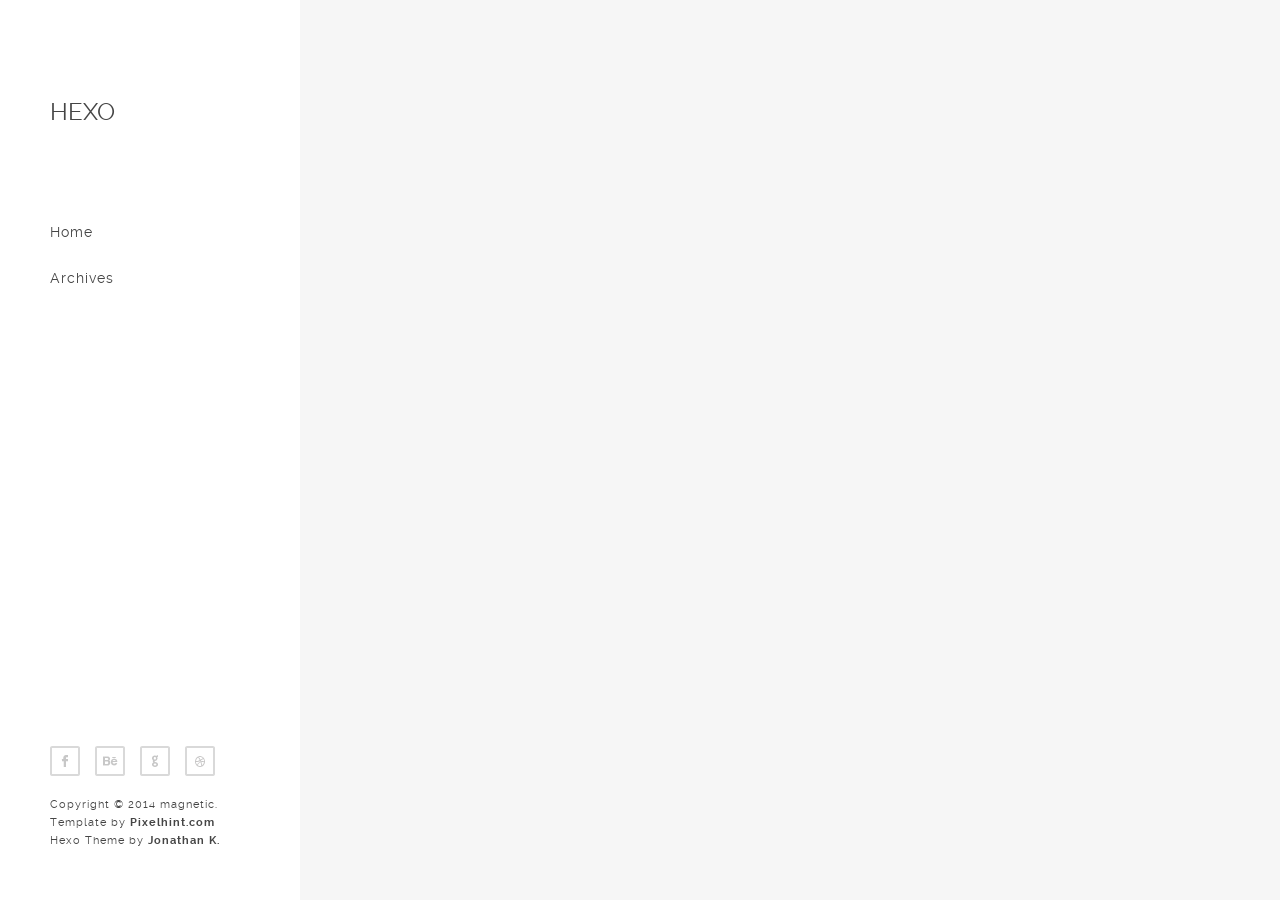
==== index.html @ 9529c8e6 "Site updated: 2023-10-07 02:17:19" ====
<!DOCTYPE html>
<html lang="en">

<!-- Head tag -->
<head>

    <meta charset="utf-8">
    <meta http-equiv="X-UA-Compatible" content="IE=edge">
    <meta name="viewport" content="width=device-width, initial-scale=1.0, minimum-scale=1.0" />

    <!--Description-->
    

    <!--Author-->
    
        <meta name="author" content="John Doe">
    

    <!--Open Graph Title-->
    

    <!--Open Graph Site Name-->
    <meta property="og:site_name" content="Hexo"/>

    <!--Page Cover-->
    
        <meta property="og:image" content=""/>
    

    <!-- Title -->
    
    <title>Hexo</title>

    <!-- Custom CSS -->
    
<link rel="stylesheet" href="/css/reset.css">

    
<link rel="stylesheet" href="/css/main.css">


    <!-- HTML5 Shim and Respond.js IE8 support of HTML5 elements and media queries -->
    <!-- WARNING: Respond.js doesn't work if you view the page via file:// -->
    <!--[if lt IE 9]>
        <script src="https://oss.maxcdn.com/libs/html5shiv/3.7.0/html5shiv.js"></script>
        <script src="https://oss.maxcdn.com/libs/respond.js/1.4.2/respond.min.js"></script>
    <![endif]-->

    <!-- Gallery -->
    <link href="//cdn.rawgit.com/noelboss/featherlight/1.3.5/release/featherlight.min.css" type="text/css" rel="stylesheet" />

    <!-- Google Analytics -->
    


    <!--Favicon-->
    
        <link rel="shortcut icon" href="/cool.ico" type="image/x-icon">
        <link rel="icon" href="/cool.ico" type="image/x-icon">
    

<meta name="generator" content="Hexo 6.3.0"></head>

<body>

<!-- Menu -->
<!-- Navigation -->
<header>
    <div class="logo">
        <a href="/">Hexo</a>
    </div><!-- end logo -->

    <div id="menu_icon"></div>
    <nav>
        <ul>
            
            <li>
                <a href="/">Home</a>
            </li>
            
            <li>
                <a href="/archives">Archives</a>
            </li>
            
        </ul>
    </nav><!-- end navigation menu -->

    <div class="footer clearfix">
        <ul class="social clearfix">
            
            
                <li><a href="https://www.facebook.com/" class="fb" target="_blank" data-title="Facebook"></a></li>
            
            
                <li><a href="https://www.behance.net/" class="behance" target="_blank" data-title="Behance"></a></li>
            
            
                <li><a href="https://plus.google.com/+Pixelhint/posts" class="google" target="_blank" data-title="Google+"></a></li>
            
            
                <li><a href="https://dribbble.com/pixelhint" class="dribble" target="_blank" data-title="Dribble"></a></li>
            
            
            
            
        </ul><!-- end social -->

        <div class="rights">
            <p>Copyright © 2014 magnetic.</p>
            <p>Template by <a target="_blank" rel="noopener" href="http://pixelhint.com/magnetic-free-html5-responsive-photography-website-template/">Pixelhint.com</a></p>
            <p>Hexo Theme by <a target="_blank" rel="noopener" href="http://www.codeblocq.com/">Jonathan K.</a></p>
        </div><!-- end rights -->
    </div ><!-- end footer -->
</header><!-- end header -->


<!-- Main Content -->
<section class="main clearfix">
    
        <div class="work">
    <a href="/2023/10/07/hello-world/">
        <img src="http://placehold.it/450x450" class="media" alt=""/>
        <div class="caption">
            <div class="work_title">
                <h1>Hello World</h1>
            </div>
        </div>
    </a>
</div>
    
    
</section>

<!-- After footer scripts -->

<!-- jQuery -->

<script src="/js/jquery.js"></script>


<!-- Custom Code -->

<script src="/js/main.js"></script>


<!-- Gallery -->
<script src="//cdn.rawgit.com/noelboss/featherlight/1.3.5/release/featherlight.min.js" type="text/javascript" charset="utf-8"></script>

<!-- Disqus Comments -->


</body>

</html>
---- css/main.css ----
/*

    Template Author : pixelhint.com
    Author Email    : contact@pixelhint.com
    Template Name   : Magnetic


    *****************************************


    - Fonts
    - General CSS
    - Header
    - Home/portfolio
    - Inner page
    - Map/Contact page
    - Tooltip
    - Responsive code


*/



/*  Fonts  */
@font-face {
    font-family: 'raleway-regular';
    src: url('../fonts/raleway-regular.eot');
    src: url('../fonts/raleway-regular.eot?#iefix') format('embedded-opentype'),
         url('../fonts/raleway-regular.woff') format('woff'),
         url('../fonts/raleway-regular.ttf') format('truetype'),
         url('../fonts/raleway-regular.svg#ralewayregular') format('svg');
    font-weight: normal;
    font-style: normal;

}


@font-face {
    font-family: 'raleway-bold';
    src: url('../fonts/raleway-bold.eot');
    src: url('../fonts/raleway-bold.eot?#iefix') format('embedded-opentype'),
         url('../fonts/raleway-bold.woff') format('woff'),
         url('../fonts/raleway-bold.ttf') format('truetype'),
         url('../fonts/raleway-bold.svg#ralewaybold') format('svg');
    font-weight: normal;
    font-style: normal;

}


@font-face {
    font-family: 'raleway-semibold';
    src: url('../fonts/raleway-semibold.eot');
    src: url('../fonts/raleway-semibold.eot?#iefix') format('embedded-opentype'),
         url('../fonts/raleway-semibold.woff') format('woff'),
         url('../fonts/raleway-semibold.ttf') format('truetype'),
         url('../fonts/raleway-semibold.svg#ralewaysemibold') format('svg');
    font-weight: normal;
    font-style: normal;

}



/*  General CSS*/
body{
    background: #fff;
}

.wrapper{
    width: 92.72727272727273%;
    margin: 0 auto;
}

header ul.social li a,
.main .work a .caption,
header nav ul li a{
    transition:all .1s linear;
    -webkit-transition:all .1s linear;
    -moz-transition:all .1s linear;
    -o-transition:all .1s linear;
}

h1, h2, h3, h4, h5 ,h6{
    color: #4b4848;
    font-family: "raleway-regular", arial;
    letter-spacing: 1px;
}

h1              { font-size: 2em; margin: .67em 0 }
h2              { font-size: 1.5em; margin: .75em 0 }
h3              { font-size: 1.17em; margin: .83em 0 }
h5              { font-size: .83em; margin: 1.5em 0 }
h6              { font-size: .75em; margin: 1.67em 0 }
h1, h2, h3, h4,
h5, h6          { font-weight: bolder }

.clearfix:before,
.clearfix:after {
    content: " ";
    display: table;
}
.clearfix:after {
    clear: both;
}

.clearfix {
    *zoom: 1;
}

/*  Header  */
@media (min-width:1099px){
    header{
        display: block;
        position: fixed;
        top: 0;
        left: 0;
        width: 250px;
        min-height: 100%;
        padding: 0 0 0 50px;
        background: #ffffff;
        float: left;
        overflow: hidden;
        z-index: 9999;
    }

    header .logo{
        margin-top: 100px;
    }

    header .logo a, header .logo a:active, header .logo a:visited {
        text-decoration: none;
        text-transform: uppercase;
        font-family: 'raleway-regular';
        color: #454545;
        font-size: 1.5em;
    }

    header .logo a:hover {
        text-decoration: none;
        color: #969595;
        font-size: 1.5em;
    }

    header nav ul{
        display: block;
        overflow: hidden;
        margin-top: 100px;
        list-style: none;
    }

    header nav ul li{
        display: block;
        margin-bottom: 30px;
    }

    header nav ul li a{
        color: #454545;
        font-family: "raleway-regular", arial;
        font-size: 14px;
        text-decoration: none;
        letter-spacing: 1px;
    }

    header nav ul li a:hover,
    header nav ul li a.selected{
        color: #969595;
    }

    header .footer{
        position: absolute;
        bottom: 50px;
    }

    header ul.social{
        list-style: none;
        margin-bottom: 5px;
    }

    header ul.social li{
        display: block;
        float: left;
        position: relative;
        margin: 0 15px 15px 0;
    }


    header ul.social li a{
        display: block;
        width: 30px;
        height: 30px;
        background: url('../img/sm.png') no-repeat;
        background-position: 0 0;
    }


    header ul.social li a:hover{
        background: url('../img/sm_hover.png') no-repeat;
    }



    header ul.social li a.fb,
    header ul.social li a.fb:hover{
        background-position: 0 0;
    }


    header ul.social li a.google,
    header ul.social li a.google:hover{
        background-position: -31px 0;
    }

    header ul.social li a.behance,
    header ul.social li a.behance:hover{
        background-position: -62px 0;
    }

    header ul.social li a.twitter,
    header ul.social li a.twitter:hover{
        background-position: -93px 0;
    }

    header ul.social li a.dribble,
    header ul.social li a.dribble:hover{
        background-position: -124px 0;
    }

    header ul.social li a.rss,
    header ul.social li a.rss:hover{
        background-position: -155px 0;
    }

    header ul.social li a.instagram,
    header ul.social li a.instagram:hover{
        background-position: -186px 0;
    }

    header ul.social li a.youtube,
    header ul.social li a.youtube:hover{
        background-position: -217px 0;
    }

    header .rights p{
        color: #454545;
        font-family: "raleway-regular", arial;
        font-size: 11px;
        letter-spacing: 1px;
        line-height: 18px;
    }

    header .rights a{
        font-family: "raleway-bold", arial;
        font-weight: bold;
        text-decoration: none;
    }
    #menu_icon,
    .close_menu{
        display: none;
    }

}

#menu_icon,
.close_menu{
    float: right;
    margin-right: 40px;
    width: 40px;
    height: 40px;
    cursor: pointer;
    background: url('../img/men_icons.png') no-repeat;
}

#menu_icon{
    background-position: 0 0;
}
.close_menu{
    background-position: -41px 0!important;
}

/*  Main  */
.main{
    width: 100%;
    height: 100%;
    padding-left: 300px;
    -moz-box-sizing: border-box;
    -webkit-box-sizing: border-box;
    box-sizing: border-box;
    position: relative;
    z-index: 55;
    background: #f6f6f6;
    clear: both;
    min-height: 100vh;
}

/*  Home/portfolio  */
.main .work{
    display: block;
    width: 33.33333333333333%;
    height: auto;
    float: left;
    position: relative;
    overflow: hidden;
}

.main .pagination-container{
    display: block;
    width: 100%;
    height: 60px;
    text-align: center;
    vertical-align: middle;
    overflow: hidden;
    float: left;
    position: relative;
}

.main .pagination {
    display: inline-block;
    font-family: "raleway-regular", arial;
    width: auto;
    height: auto;
    letter-spacing: .01em;
    cursor: pointer;
    margin: 0 4px 7px 0;
    color: #454545!important;
    padding: 7px 15px;
    margin-top: 17px;
}

.main .pagination:hover{
    color: #969595!important;
}

.main .pagination a{
    text-decoration: none;
}

.main .pagination a:hover{
    color: #969595;
}

.main .work .media{
    width: 100%;
    vertical-align: middle;
}

.main .work .caption{
    position: absolute;
    display: block;
    width: 100%;
    height: 100%;
    top: 0;
    left: 0;
    background: #ffffff;
    opacity: 0;
}

.main .work a:hover .caption{
    opacity: 1;
}

.work .caption .work_title{
    display: block;
    width: 100%;
    position: absolute;
    text-align: center;
    top: 50%;
    margin-top: -40px;
}

.main .work .caption h1{
    position: relative;
    display: inline-block;
    max-width: 90%;
    padding: 20px 0;
    z-index: 77;
    color: #454545;
    font-family: "raleway-regular", arial;
    font-size: 16px;
    letter-spacing: .5px;
    border-bottom: 1px solid #bfbbbb;
    border-top: 1px solid #bfbbbb;
}

.main .gallery-container{
    width: 100%;
}

/* Clearfix */
.main .gallery-container:after {
    content: " ";
    visibility: hidden;
    display: block;
    height: 50px;
    clear: both;
}

.main .gallery-container .picture-container{
    width: 150px;
    float: left;
    margin-right: 30px;
}

.main .gallery-container .picture-container .img-thumbnail{
    padding: 4px;
    line-height: 1.42857143;
    background-color: #fff;
    border: 1px solid #ddd;
    border-radius: 4px;
}

.main .tags a, .main .tags a:visited, .main .tags a:active{
    display: inline-block;
    background: #fff;
    width: auto;
    height: auto;
    border-radius: 3px;
    letter-spacing: .01em;
    cursor: pointer;
    margin: 0 4px 7px 0;
    color: #454545!important;
    border: 1px solid #454545;
    padding: 7px 15px;
    text-decoration: none;
}

.main .tags a:hover{
    color: #969595!important;
    border: 1px solid #969595;
}

/*  Inner Page  */
.top{
    width: 100%;
    height: 350px;
    overflow: hidden;
    display: block;
    position: relative;
    background-size: cover !important;
    -webkit-background-size: cover !important;
    -moz-background-size: cover !important;
    -o-background-size: cover !important;
    background-position: 50% 50% !important;
}

.work_nav{
    display: block;
    width: 100%;
}

.work_nav .btn{
    float: right;
}

.work_nav ul{
    list-style: none;
}

.work_nav ul li{
    display: block;
    float: left;
    margin: 0 0 1px 1px;
    position: relative;
}

.work_nav a{
    display: block;
    width: 40px;
    height: 40px;
    background: url('../img/p_navigation.png') no-repeat;
    background-position: 0 0;
}

.work_nav a.previous{
    background-position: 0 0;
}

.work_nav a.previous.disabled{
    cursor: no-drop;
}

.work_nav a.grid{
    background-position: -41px 0;
}

.work_nav a.next{
    background-position: -82px 0;
}

.work_nav a.next.disabled{
    cursor: no-drop;
}

.top .title{
    display: block;
    width: 100%;color: #4b4848;
    font-family: "raleway-bold", arial;
    font-size: 26px;
    font-weight: bold;
    background: rgba(255, 255, 255, .7);
    padding: 20px;
    text-transform: uppercase;
    line-height: 30px;
    margin: 0!important;
    overflow: hidden;

    -webkit-box-sizing: border-box;
    -moz-box-sizing: border-box;
    -ms-box-sizing: border-box;
    box-sizing: border-box;

}

.content_header{
    position: absolute;
    bottom: 0;
    margin: 0 auto;
    left: 50%;
    margin-left: -46.36363636363637%;
}

.content{
    color: #4b4848;
    font-family: "raleway-regular", arial;
    font-size: 15px;
    line-height: 22px;
    padding: 60px 30px;
    background: #fff;
    margin-bottom: 70px;

    -webkit-box-sizing: border-box;
    -moz-box-sizing: border-box;
    -ms-box-sizing: border-box;
    box-sizing: border-box;
}

.content.archives{
    margin-top: 90px;
}

.content p{
    color: #4b4848;
    font-family: "raleway-regular", arial;
    font-size: 15px;
    line-height: 24px;
    margin-bottom: 25px;
}

.content h1,
.content h2,
.content h3,
.content h4,
.content h5,
.content h6{
    color: #4b4848;
    font-family: "raleway-semibold", arial;
    font-weight: bold;
    line-height: 28px;
    margin-bottom: 20px;
    margin-top: 40px;
}

.content img{
    margin-left: auto;
    margin-right: auto;
    display: block;
}

.content ol, .content ul{
    margin-left: 15px;
}

.content div.archive-title{
    margin-left: 45px;
    text-decoration: none;
    text-transform: uppercase;
    font-family: 'raleway-regular';
    color: #454545;
    font-size: 1.5em;
    margin-bottom: 50px;
}

.content ul.archive-list{
    margin: 20px 0 20px 45px;
    list-style-type: none;
}

.content ul.archive-list li {
    margin: 20px 0;
}

.content ul.archive-list li a, .content ul.archive-list li a:active, .content ul.archive-list li a:visited{
    text-decoration: none;
    color: #454545;
}

.content ul.archive-list li a:hover{
    color: #969595;
}

/*  Tooltip  */
.tooltip{
    display: block;
    padding: 7px 10px;
    background: #454545;
    color: #fff;
    font-family: "raleway-regular", arial;
    font-size: 12px;
    position: absolute;
    white-space: nowrap;
    z-index: 999;
    opacity: 0;
    text-align: center;
    letter-spacing: .5px;

}

.tooltip:after{
    content: '';
    width: 0px;
    height: 0px;
    border-style: solid;
    border-width: 3px 3px 0 3px;
    border-color: #454545 transparent transparent transparent;
    display: block;
    text-align: center;
    position: absolute;
    bottom: -3px;
    left: 50%;
    margin-left: -3px;
}

/*  Responsive code  */
@media (max-width:1099px){

    header{
        display: block;
        width: 100%;
        min-height: 100px;
        padding: 0;
        position: relative;
    }
    header .logo{
        margin: 40px 0 0 30px;
        float: left;
    }

    header .logo a, header .logo a:active, header .logo a:visited {
        text-decoration: none;
        text-transform: uppercase;
        font-family: 'raleway-regular';
        color: #454545;
        font-size: 1.5em;
    }

    header .logo a:hover {
        text-decoration: none;
        color: #969595;
        font-size: 1.5em;
    }

    header .footer{
        display: none;
    }
    header #menu_icon,
    header .close_menu{
        float: right;
        margin: 30px 30px 0 0;
    }

    header nav{
        width: 100%;
        position: absolute;
        top: 100px;
        left: 0;
        z-index: 9999;
    }

    header nav ul{
        list-style: none;
        display: none;
        position: relative;
    }
    header nav ul li a{
        display: block;
        width: 100%;
        padding: 30px 0;
        text-align: center;
        color: #454545;
        font-family: "raleway-regular", arial;
        font-size: 14px;
        text-decoration: none;
        border-top: 1px solid #f7f5f5;
        background: #fff;
    }
    header nav ul li a:active{
        background: #f7f5f5;
    }
    #menu_icon,
    .close_menu,
    .show_menu{
        display: block;
    }
    .show_menu{
        display: block;
    }

    .main .work{
        width: 50%;
    }
    .main{
        width: 100%;
        position: relative;
        padding-left: 0;
    }
}

@media (max-width:550px){
     .main .work{
        width: 100%;
    }
}


/*Quotes*/
blockquote {
    border-left: 3px solid #5d686f;
    padding: 0 15px;
    font-style: italic;
    margin: 1.5em 0 0;
}
blockquote cite:before {
    content: ' — ';
    padding: 0 0.3em;
}
blockquote > p:first-child {
    margin: 0;
}

.pullquote {
    text-align: left;
    font-style: italic;
    margin: 1.5em 0 0;
}
.pullquote.left {
    width: 45%;
    float: left;
    margin: 1.5em 35px 1.5em 0;
}
.pullquote.right {
    width: 45%;
    float: right;
    margin: 1.5em 0 1.5em 35px;
}
.pullquote.blur {
    background-color: #eef0f1;
}


/*Code Block*/

pre > code {
    display: block;
    width: 100%;
    box-sizing: border-box;
    padding: 15px;
    font-family: Courier New, Courier, monospace;
    border: none;
    margin: 0;
    cursor: text;
    overflow-x: auto;
    line-height: 1.7em;
    font-size: 15px;
}

code {
    font-size: 15px;
    display: inline-block;
    font-family: "Courier New", Courier, monospace;
    font-weight: 400;
    background-color: #f7f8f8;
    padding: 0 10px;
}

figure.highlight,
.codeblock {
    margin: 10px 0;
    line-height: 1.3em;
    padding-top: 15px;
    padding-bottom: 15px;
    overflow: scroll;
}
figure.highlight table,
.codeblock table {
    display: block;
    width: 100%;
}
figure.highlight pre,
figure.highlight .gutter,
figure.highlight .code,
figure.highlight .tag,
.codeblock pre,
.codeblock .gutter,
.codeblock .code,
.codeblock .tag {
    background-color: inherit;
    font-family: Courier New, Courier, monospace;
    border: none;
    padding: 0;
    margin: 0;
    cursor: text;
}
figure.highlight .gutter,
figure.highlight .code,
.codeblock .gutter,
.codeblock .code {
    vertical-align: top;
}
figure.highlight.plain .gutter,
.codeblock.plain .gutter {
    display: none;
}
figure.highlight figcaption,
.codeblock figcaption {
    font-size: 15px;
    padding: 0 15px 20px;
    margin: 0;
}
figure.highlight figcaption a,
.codeblock figcaption a {
    float: right;
}
figure.highlight .gutter,
.codeblock .gutter {
    border-right: 1px solid;
    padding: 0.3em 15px;
}
figure.highlight .code,
.codeblock .code {
    padding: 0.3em 15px 0.3em 1em;
    width: 100%;
}
figure.highlight .code pre,
.codeblock .code pre {
    max-width: calc(750px - 50px);
    overflow-x: auto;
    overflow-y: hidden;
}
figure.highlight .line,
.codeblock .line {
    height: 1.3em;
    font-size: 15px;
}

.codeblock--tabbed figure.highlight,
.codeblock--tabbed pre > code {
    margin-bottom: 0;
    padding-bottom: 0;
}
.codeblock--tabbed figcaption a, .codeblock--tabbed figcaption span {
    float: left !important;
}
.codeblock--tabbed figcaption .tabs {
    float: right;
}
.codeblock--tabbed figcaption .tabs .tab {
    cursor: pointer;
    display: inline-block;
    margin: 0 5px;
    padding: 0 7px;
}
.codeblock--tabbed figcaption .tabs .tab:last-child {
    margin-right: 0;
}

.gist .line,
.gist .line-number {
    font-family: "Courier New", Courier, monospace;
    font-size: 1em;
    margin: 0 0 5px 0;
}

pre > code {
    background: #f7f8f8;
    color: #333;
}

code {
    background-color: #f7f8f8;
}

.codeblock--tabbed figcaption .tab.active {
    background: #349ef3;
    color: white;
}

figure.highlight,
.codeblock {
    background: #f7f8f8;
    color: #333;
}
figure.highlight figcaption,
.codeblock figcaption {
    background: #f7f8f8;
    color: #999999;
}
figure.highlight .gutter,
.codeblock .gutter {
    background: #f7f8f8;
    border-right-color: #e6e6e6;
}
figure.highlight .gutter .line,
.codeblock .gutter .line {
    color: #aaaaaa;
}
figure.highlight .comment,
.codeblock .comment {
    color: #969896;
}
figure.highlight .string,
.codeblock .string {
    color: #183691;
}
figure.highlight .keyword,
.codeblock .keyword {
    color: #a71d5d;
}
figure.highlight.apacheconf .code .common,
figure.highlight.apacheconf .code .nomarkup,
figure.highlight.apacheconf .code .attribute,
figure.highlight.apacheconf .code .variable,
figure.highlight.apacheconf .code .cbracket,
figure.highlight.apacheconf .code .keyword,
.codeblock.apacheconf .code .common,
.codeblock.apacheconf .code .nomarkup,
.codeblock.apacheconf .code .attribute,
.codeblock.apacheconf .code .variable,
.codeblock.apacheconf .code .cbracket,
.codeblock.apacheconf .code .keyword {
    color: #0086b3;
}
figure.highlight.apacheconf .code .sqbracket,
.codeblock.apacheconf .code .sqbracket {
    color: #df5000;
}
figure.highlight.apacheconf .code .section,
figure.highlight.apacheconf .code .tag,
.codeblock.apacheconf .code .section,
.codeblock.apacheconf .code .tag {
    color: #63a35c;
}
figure.highlight.bash .code .shebang,
.codeblock.bash .code .shebang {
    color: #969896;
}
figure.highlight.bash .code .literal,
figure.highlight.bash .code .built_in,
.codeblock.bash .code .literal,
.codeblock.bash .code .built_in {
    color: #0086b3;
}
figure.highlight.bash .code .variable,
.codeblock.bash .code .variable {
    color: #333;
}
figure.highlight.bash .code .title,
.codeblock.bash .code .title {
    color: #795da3;
}
figure.highlight.coffeescript .code .title,
.codeblock.coffeescript .code .title {
    color: #795da3;
}
figure.highlight.coffeescript .code .literal,
figure.highlight.coffeescript .code .built_in,
figure.highlight.coffeescript .code .number,
.codeblock.coffeescript .code .literal,
.codeblock.coffeescript .code .built_in,
.codeblock.coffeescript .code .number {
    color: #0086b3;
}
figure.highlight.coffeescript .code .reserved,
figure.highlight.coffeescript .code .attribute,
.codeblock.coffeescript .code .reserved,
.codeblock.coffeescript .code .attribute {
    color: #1d3e81;
}
figure.highlight.coffeescript .code .subst,
figure.highlight.coffeescript .code .regexp,
figure.highlight.coffeescript .code .attribute,
.codeblock.coffeescript .code .subst,
.codeblock.coffeescript .code .regexp,
.codeblock.coffeescript .code .attribute {
    color: #df5000;
}
figure.highlight.cpp .code .preprocessor, figure.highlight.c .code .preprocessor,
.codeblock.cpp .code .preprocessor,
.codeblock.c .code .preprocessor {
    color: #df5000;
}
figure.highlight.cpp .code .meta-keyword, figure.highlight.c .code .meta-keyword,
.codeblock.cpp .code .meta-keyword,
.codeblock.c .code .meta-keyword {
    color: #a71d5d;
}
figure.highlight.cpp .code .title, figure.highlight.c .code .title,
.codeblock.cpp .code .title,
.codeblock.c .code .title {
    color: #795da3;
}
figure.highlight.cpp .code .number,
figure.highlight.cpp .code .built_in, figure.highlight.c .code .number,
figure.highlight.c .code .built_in,
.codeblock.cpp .code .number,
.codeblock.cpp .code .built_in,
.codeblock.c .code .number,
.codeblock.c .code .built_in {
    color: #0086b3;
}
figure.highlight.cs .code .preprocessor,
figure.highlight.cs .code .preprocessor .keyword,
.codeblock.cs .code .preprocessor,
.codeblock.cs .code .preprocessor .keyword {
    color: #333;
}
figure.highlight.cs .code .title,
.codeblock.cs .code .title {
    color: #795da3;
}
figure.highlight.cs .code .number,
figure.highlight.cs .code .built_in,
.codeblock.cs .code .number,
.codeblock.cs .code .built_in {
    color: #0086b3;
}
figure.highlight.cs .code .xmlDocTag,
figure.highlight.cs .code .doctag,
.codeblock.cs .code .xmlDocTag,
.codeblock.cs .code .doctag {
    color: #63a35c;
}
figure.highlight.css .code .at_rule,
figure.highlight.css .code .important,
figure.highlight.css .code .meta,
.codeblock.css .code .at_rule,
.codeblock.css .code .important,
.codeblock.css .code .meta {
    color: #a71d5d;
}
figure.highlight.css .code .attribute,
figure.highlight.css .code .hexcolor,
figure.highlight.css .code .number,
figure.highlight.css .code .function,
.codeblock.css .code .attribute,
.codeblock.css .code .hexcolor,
.codeblock.css .code .number,
.codeblock.css .code .function {
    color: #0086b3;
}
figure.highlight.css .code .attr_selector,
figure.highlight.css .code .value,
.codeblock.css .code .attr_selector,
.codeblock.css .code .value {
    color: #333;
}
figure.highlight.css .code .id,
figure.highlight.css .code .class,
figure.highlight.css .code .pseudo,
figure.highlight.css .code .selector-pseudo,
.codeblock.css .code .id,
.codeblock.css .code .class,
.codeblock.css .code .pseudo,
.codeblock.css .code .selector-pseudo {
    color: #795da3;
}
figure.highlight.css .code .tag,
figure.highlight.css .code .selector-tag,
.codeblock.css .code .tag,
.codeblock.css .code .selector-tag {
    color: #63a35c;
}
figure.highlight.diff .code .chunk,
figure.highlight.diff .code .meta,
.codeblock.diff .code .chunk,
.codeblock.diff .code .meta {
    color: #795da3;
    font-weight: bold;
}
figure.highlight.diff .code .addition,
.codeblock.diff .code .addition {
    color: #55a532;
    background-color: #eaffea;
}
figure.highlight.diff .code .deletion,
.codeblock.diff .code .deletion {
    color: #bd2c00;
    background-color: #ffecec;
}
figure.highlight.http .code .attribute,
figure.highlight.http .code .attr,
.codeblock.http .code .attribute,
.codeblock.http .code .attr {
    color: #183691;
}
figure.highlight.http .code .literal,
.codeblock.http .code .literal {
    color: #0086b3;
}
figure.highlight.http .code .request,
.codeblock.http .code .request {
    color: #a71d5d;
}
figure.highlight.ini .code .title,
figure.highlight.ini .code .section,
.codeblock.ini .code .title,
.codeblock.ini .code .section {
    color: #795da3;
}
figure.highlight.ini .code .setting,
figure.highlight.ini .code .attr,
.codeblock.ini .code .setting,
.codeblock.ini .code .attr {
    color: #a71d5d;
}
figure.highlight.ini .code .value,
figure.highlight.ini .code .keyword,
.codeblock.ini .code .value,
.codeblock.ini .code .keyword {
    color: #333;
}
figure.highlight.java .code .title,
.codeblock.java .code .title {
    color: #795da3;
}
figure.highlight.java .code .javadoc,
.codeblock.java .code .javadoc {
    color: #969896;
}
figure.highlight.java .code .meta,
figure.highlight.java .code .annotation,
figure.highlight.java .code .javadoctag,
.codeblock.java .code .meta,
.codeblock.java .code .annotation,
.codeblock.java .code .javadoctag {
    color: #a71d5d;
}
figure.highlight.java .code .number,
.codeblock.java .code .number {
    color: #0086b3;
}
figure.highlight.java .code .params,
.codeblock.java .code .params {
    color: #1d3e81;
}
figure.highlight.js .code .built_in,
figure.highlight.js .code .title,
.codeblock.js .code .built_in,
.codeblock.js .code .title {
    color: #795da3;
}
figure.highlight.js .code .javadoc,
.codeblock.js .code .javadoc {
    color: #969896;
}
figure.highlight.js .code .tag,
figure.highlight.js .code .javadoctag,
.codeblock.js .code .tag,
.codeblock.js .code .javadoctag {
    color: #a71d5d;
}
figure.highlight.js .code .tag .title,
.codeblock.js .code .tag .title {
    color: #333;
}
figure.highlight.js .code .regexp,
.codeblock.js .code .regexp {
    color: #df5000;
}
figure.highlight.js .code .literal,
figure.highlight.js .code .number,
.codeblock.js .code .literal,
.codeblock.js .code .number {
    color: #0086b3;
}
figure.highlight.json .code .attribute,
.codeblock.json .code .attribute {
    color: #183691;
}
figure.highlight.json .code .number,
figure.highlight.json .code .literal,
.codeblock.json .code .number,
.codeblock.json .code .literal {
    color: #0086b3;
}
figure.highlight.mak .code .constant,
.codeblock.mak .code .constant {
    color: #333;
}
figure.highlight.mak .code .title,
.codeblock.mak .code .title {
    color: #795da3;
}
figure.highlight.mak .code .keyword,
figure.highlight.mak .code .meta-keyword,
.codeblock.mak .code .keyword,
.codeblock.mak .code .meta-keyword {
    color: #0086b3;
}
figure.highlight.md .code .value,
figure.highlight.md .code .link_label,
figure.highlight.md .code .strong,
figure.highlight.md .code .emphasis,
figure.highlight.md .code .blockquote,
figure.highlight.md .code .quote,
figure.highlight.md .code .section,
.codeblock.md .code .value,
.codeblock.md .code .link_label,
.codeblock.md .code .strong,
.codeblock.md .code .emphasis,
.codeblock.md .code .blockquote,
.codeblock.md .code .quote,
.codeblock.md .code .section {
    color: #183691;
}
figure.highlight.md .code .link_reference,
figure.highlight.md .code .symbol,
figure.highlight.md .code .code,
.codeblock.md .code .link_reference,
.codeblock.md .code .symbol,
.codeblock.md .code .code {
    color: #0086b3;
}
figure.highlight.md .code .link_url,
figure.highlight.md .code .link,
.codeblock.md .code .link_url,
.codeblock.md .code .link {
    text-decoration: underline;
}
figure.highlight.nginx .code .title,
figure.highlight.nginx .code .attribute,
.codeblock.nginx .code .title,
.codeblock.nginx .code .attribute {
    color: #a71d5d;
}
figure.highlight.nginx .code .built_in,
figure.highlight.nginx .code .literal,
.codeblock.nginx .code .built_in,
.codeblock.nginx .code .literal {
    color: #0086b3;
}
figure.highlight.nginx .code .regexp,
.codeblock.nginx .code .regexp {
    color: #183691;
}
figure.highlight.nginx .code .variable,
.codeblock.nginx .code .variable {
    color: #333;
}
figure.highlight.objectivec .code .preprocessor,
figure.highlight.objectivec .code .meta,
.codeblock.objectivec .code .preprocessor,
.codeblock.objectivec .code .meta {
    color: #a71d5d;
}
figure.highlight.objectivec .code .preprocessor .title,
figure.highlight.objectivec .code .meta .title,
.codeblock.objectivec .code .preprocessor .title,
.codeblock.objectivec .code .meta .title {
    color: #df5000;
}
figure.highlight.objectivec .code .meta-string,
.codeblock.objectivec .code .meta-string {
    color: #183691;
}
figure.highlight.objectivec .code .title,
.codeblock.objectivec .code .title {
    color: #795da3;
}
figure.highlight.objectivec .code .literal,
figure.highlight.objectivec .code .number,
figure.highlight.objectivec .code .built_in,
.codeblock.objectivec .code .literal,
.codeblock.objectivec .code .number,
.codeblock.objectivec .code .built_in {
    color: #0086b3;
}
figure.highlight.perl .code .sub,
.codeblock.perl .code .sub {
    color: #795da3;
}
figure.highlight.perl .code .title,
.codeblock.perl .code .title {
    color: #795da3;
}
figure.highlight.perl .code .regexp,
.codeblock.perl .code .regexp {
    color: #df5000;
}
figure.highlight.php .code .phpdoc,
figure.highlight.php .code .doctag,
.codeblock.php .code .phpdoc,
.codeblock.php .code .doctag {
    color: #a71d5d;
}
figure.highlight.php .code .regexp,
.codeblock.php .code .regexp {
    color: #df5000;
}
figure.highlight.php .code .literal,
figure.highlight.php .code .number,
.codeblock.php .code .literal,
.codeblock.php .code .number {
    color: #0086b3;
}
figure.highlight.php .code .title,
.codeblock.php .code .title {
    color: #795da3;
}
figure.highlight.python .code .decorator,
figure.highlight.python .code .title,
figure.highlight.python .code .meta,
.codeblock.python .code .decorator,
.codeblock.python .code .title,
.codeblock.python .code .meta {
    color: #795da3;
}
figure.highlight.python .code .number,
.codeblock.python .code .number {
    color: #0086b3;
}
figure.highlight.ruby .code .parent,
figure.highlight.ruby .code .title,
.codeblock.ruby .code .parent,
.codeblock.ruby .code .title {
    color: #795da3;
}
figure.highlight.ruby .code .prompt,
figure.highlight.ruby .code .constant,
figure.highlight.ruby .code .number,
figure.highlight.ruby .code .subst .keyword,
figure.highlight.ruby .code .symbol,
.codeblock.ruby .code .prompt,
.codeblock.ruby .code .constant,
.codeblock.ruby .code .number,
.codeblock.ruby .code .subst .keyword,
.codeblock.ruby .code .symbol {
    color: #0086b3;
}
figure.highlight.sql .built_in,
.codeblock.sql .built_in {
    color: #a71d5d;
}
figure.highlight.sql .number,
.codeblock.sql .number {
    color: #0086b3;
}
figure.highlight.xml .tag, figure.highlight.html .tag,
.codeblock.xml .tag,
.codeblock.html .tag {
    color: #333;
}
figure.highlight.xml .value, figure.highlight.html .value,
.codeblock.xml .value,
.codeblock.html .value {
    color: #183691;
}
figure.highlight.xml .attribute,
figure.highlight.xml .attr, figure.highlight.html .attribute,
figure.highlight.html .attr,
.codeblock.xml .attribute,
.codeblock.xml .attr,
.codeblock.html .attribute,
.codeblock.html .attr {
    color: #795da3;
}
figure.highlight.xml .title,
figure.highlight.xml .name, figure.highlight.html .title,
figure.highlight.html .name,
.codeblock.xml .title,
.codeblock.xml .name,
.codeblock.html .title,
.codeblock.html .name {
    color: #63a35c;
}
figure.highlight.puppet .title,
.codeblock.puppet .title {
    color: #795da3;
}
figure.highlight.puppet .function,
.codeblock.puppet .function {
    color: #0086b3;
}
figure.highlight.puppet .name,
.codeblock.puppet .name {
    color: #a71d5d;
}
figure.highlight.puppet .attr,
.codeblock.puppet .attr {
    color: #0086b3;
}
figure.highlight.less .tag,
figure.highlight.less .at_rule,
.codeblock.less .tag,
.codeblock.less .at_rule {
    color: #a71d5d;
}
figure.highlight.less .number,
figure.highlight.less .hexcolor,
figure.highlight.less .function,
figure.highlight.less .attribute,
.codeblock.less .number,
.codeblock.less .hexcolor,
.codeblock.less .function,
.codeblock.less .attribute {
    color: #0086b3;
}
figure.highlight.less .built_in,
.codeblock.less .built_in {
    color: #df5000;
}
figure.highlight.less .id,
figure.highlight.less .pseudo,
figure.highlight.less .class,
figure.highlight.less .selector-id,
figure.highlight.less .selector-class,
figure.highlight.less .selector-tag,
.codeblock.less .id,
.codeblock.less .pseudo,
.codeblock.less .class,
.codeblock.less .selector-id,
.codeblock.less .selector-class,
.codeblock.less .selector-tag {
    color: #795da3;
}
figure.highlight.scss .tag,
figure.highlight.scss .at_rule,
figure.highlight.scss .important,
.codeblock.scss .tag,
.codeblock.scss .at_rule,
.codeblock.scss .important {
    color: #a71d5d;
}
figure.highlight.scss .number,
figure.highlight.scss .hexcolor,
figure.highlight.scss .function,
figure.highlight.scss .attribute,
.codeblock.scss .number,
.codeblock.scss .hexcolor,
.codeblock.scss .function,
.codeblock.scss .attribute {
    color: #0086b3;
}
figure.highlight.scss .variable,
.codeblock.scss .variable {
    color: #333;
}
figure.highlight.scss .built_in,
.codeblock.scss .built_in {
    color: #df5000;
}
figure.highlight.scss .id,
figure.highlight.scss .pseudo,
figure.highlight.scss .class,
figure.highlight.scss .preprocessor,
figure.highlight.scss .selector-class,
figure.highlight.scss .selector-id,
.codeblock.scss .id,
.codeblock.scss .pseudo,
.codeblock.scss .class,
.codeblock.scss .preprocessor,
.codeblock.scss .selector-class,
.codeblock.scss .selector-id {
    color: #795da3;
}
figure.highlight.scss .tag,
figure.highlight.scss .selector-tag,
.codeblock.scss .tag,
.codeblock.scss .selector-tag {
    color: #63a35c;
}
figure.highlight.stylus .at_rule,
.codeblock.stylus .at_rule {
    color: #a71d5d;
}
figure.highlight.stylus .tag,
figure.highlight.stylus .selector-tag,
.codeblock.stylus .tag,
.codeblock.stylus .selector-tag {
    color: #63a35c;
}
figure.highlight.stylus .number,
figure.highlight.stylus .hexcolor,
figure.highlight.stylus .attribute,
figure.highlight.stylus .params,
.codeblock.stylus .number,
.codeblock.stylus .hexcolor,
.codeblock.stylus .attribute,
.codeblock.stylus .params {
    color: #0086b3;
}
figure.highlight.stylus .class,
figure.highlight.stylus .id,
figure.highlight.stylus .pseudo,
figure.highlight.stylus .title,
figure.highlight.stylus .selector-id,
figure.highlight.stylus .selector-pseudo,
figure.highlight.stylus .selector-class,
.codeblock.stylus .class,
.codeblock.stylus .id,
.codeblock.stylus .pseudo,
.codeblock.stylus .title,
.codeblock.stylus .selector-id,
.codeblock.stylus .selector-pseudo,
.codeblock.stylus .selector-class {
    color: #795da3;
}
figure.highlight.go .typename,
.codeblock.go .typename {
    color: #a71d5d;
}
figure.highlight.go .built_in,
figure.highlight.go .constant,
.codeblock.go .built_in,
.codeblock.go .constant {
    color: #0086b3;
}
figure.highlight.swift .preprocessor,
.codeblock.swift .preprocessor {
    color: #a71d5d;
}
figure.highlight.swift .title,
.codeblock.swift .title {
    color: #795da3;
}
figure.highlight.swift .built_in,
figure.highlight.swift .number,
figure.highlight.swift .type,
.codeblock.swift .built_in,
.codeblock.swift .number,
.codeblock.swift .type {
    color: #0086b3;
}
figure.highlight.yml .line
.attr,
.codeblock.yml .line
.attr {
    color: #63a35c;
}
figure.highlight.yml .line,
figure.highlight.yml .string,
figure.highlight.yml .type,
figure.highlight.yml .literal,
figure.highlight.yml .meta,
.codeblock.yml .line,
.codeblock.yml .string,
.codeblock.yml .type,
.codeblock.yml .literal,
.codeblock.yml .meta {
    color: #183691;
}
figure.highlight.yml .number,
.codeblock.yml .number {
    color: #0086b3;
}
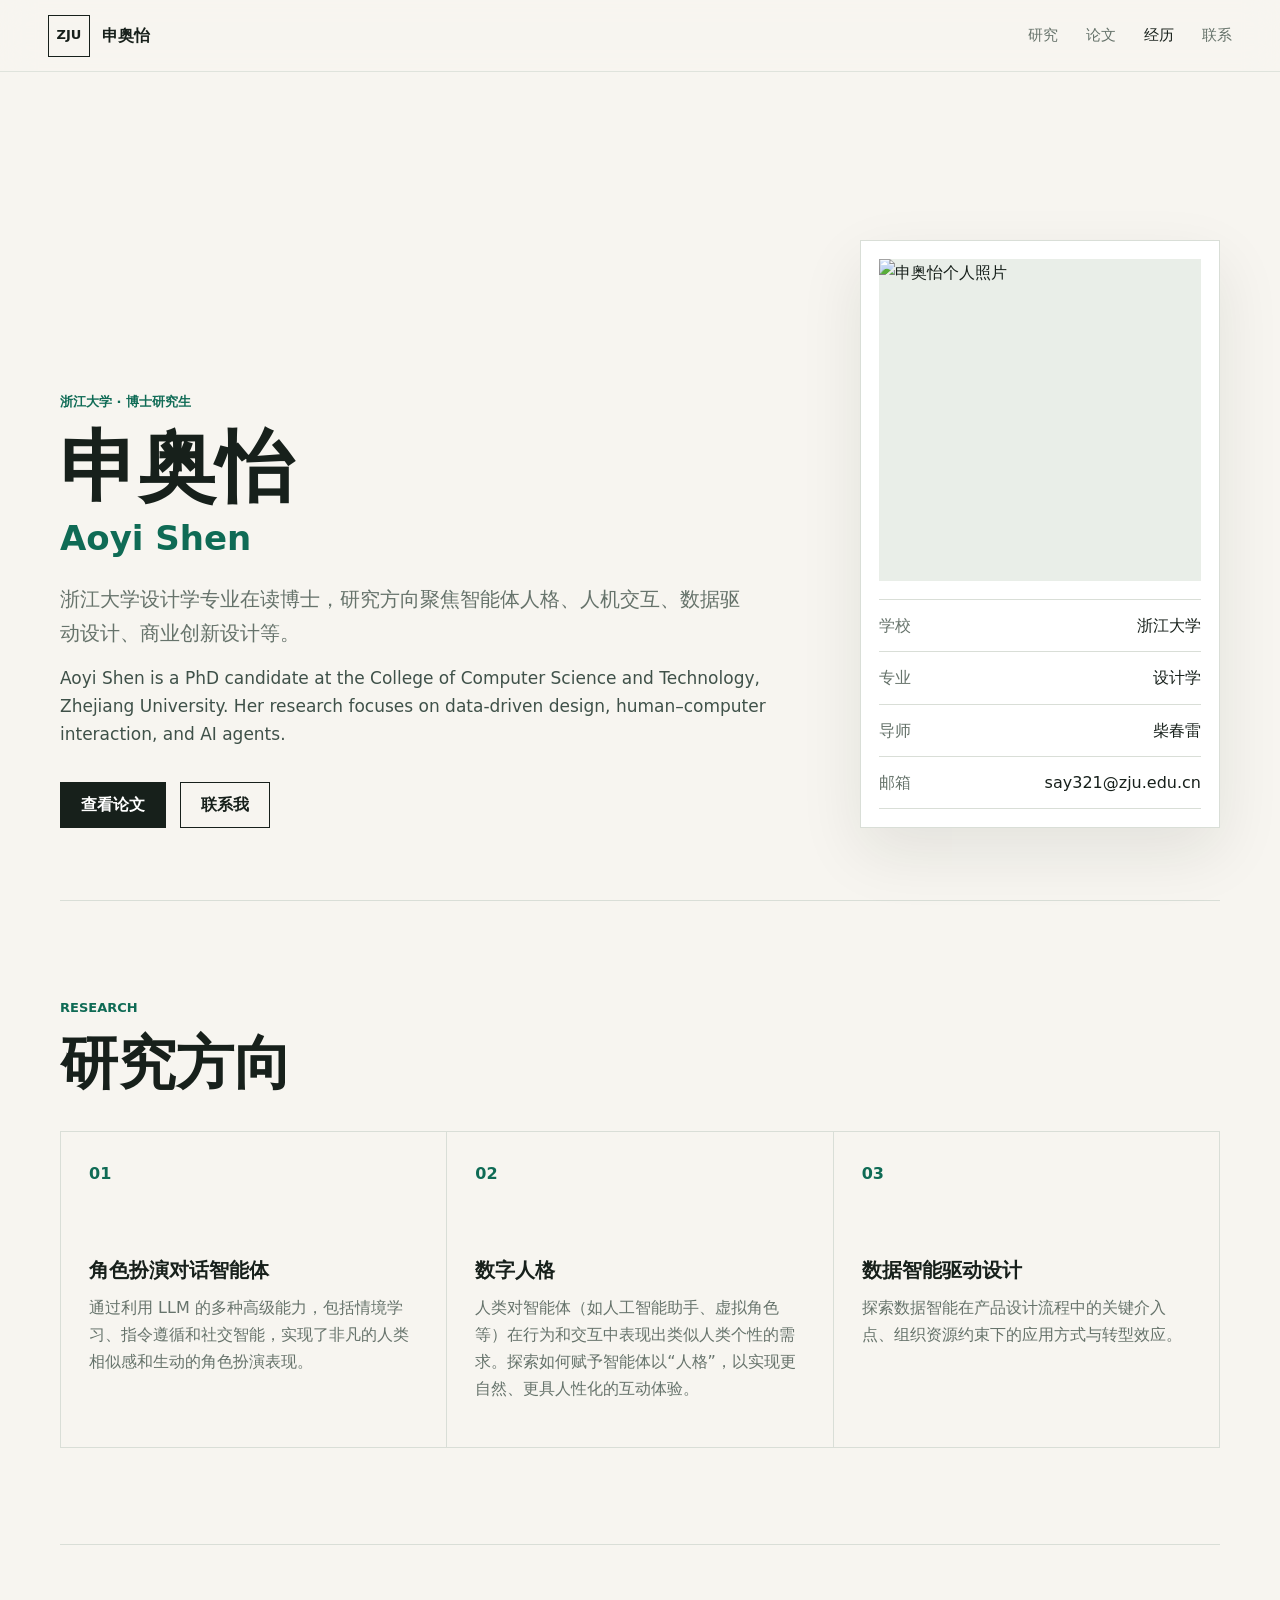
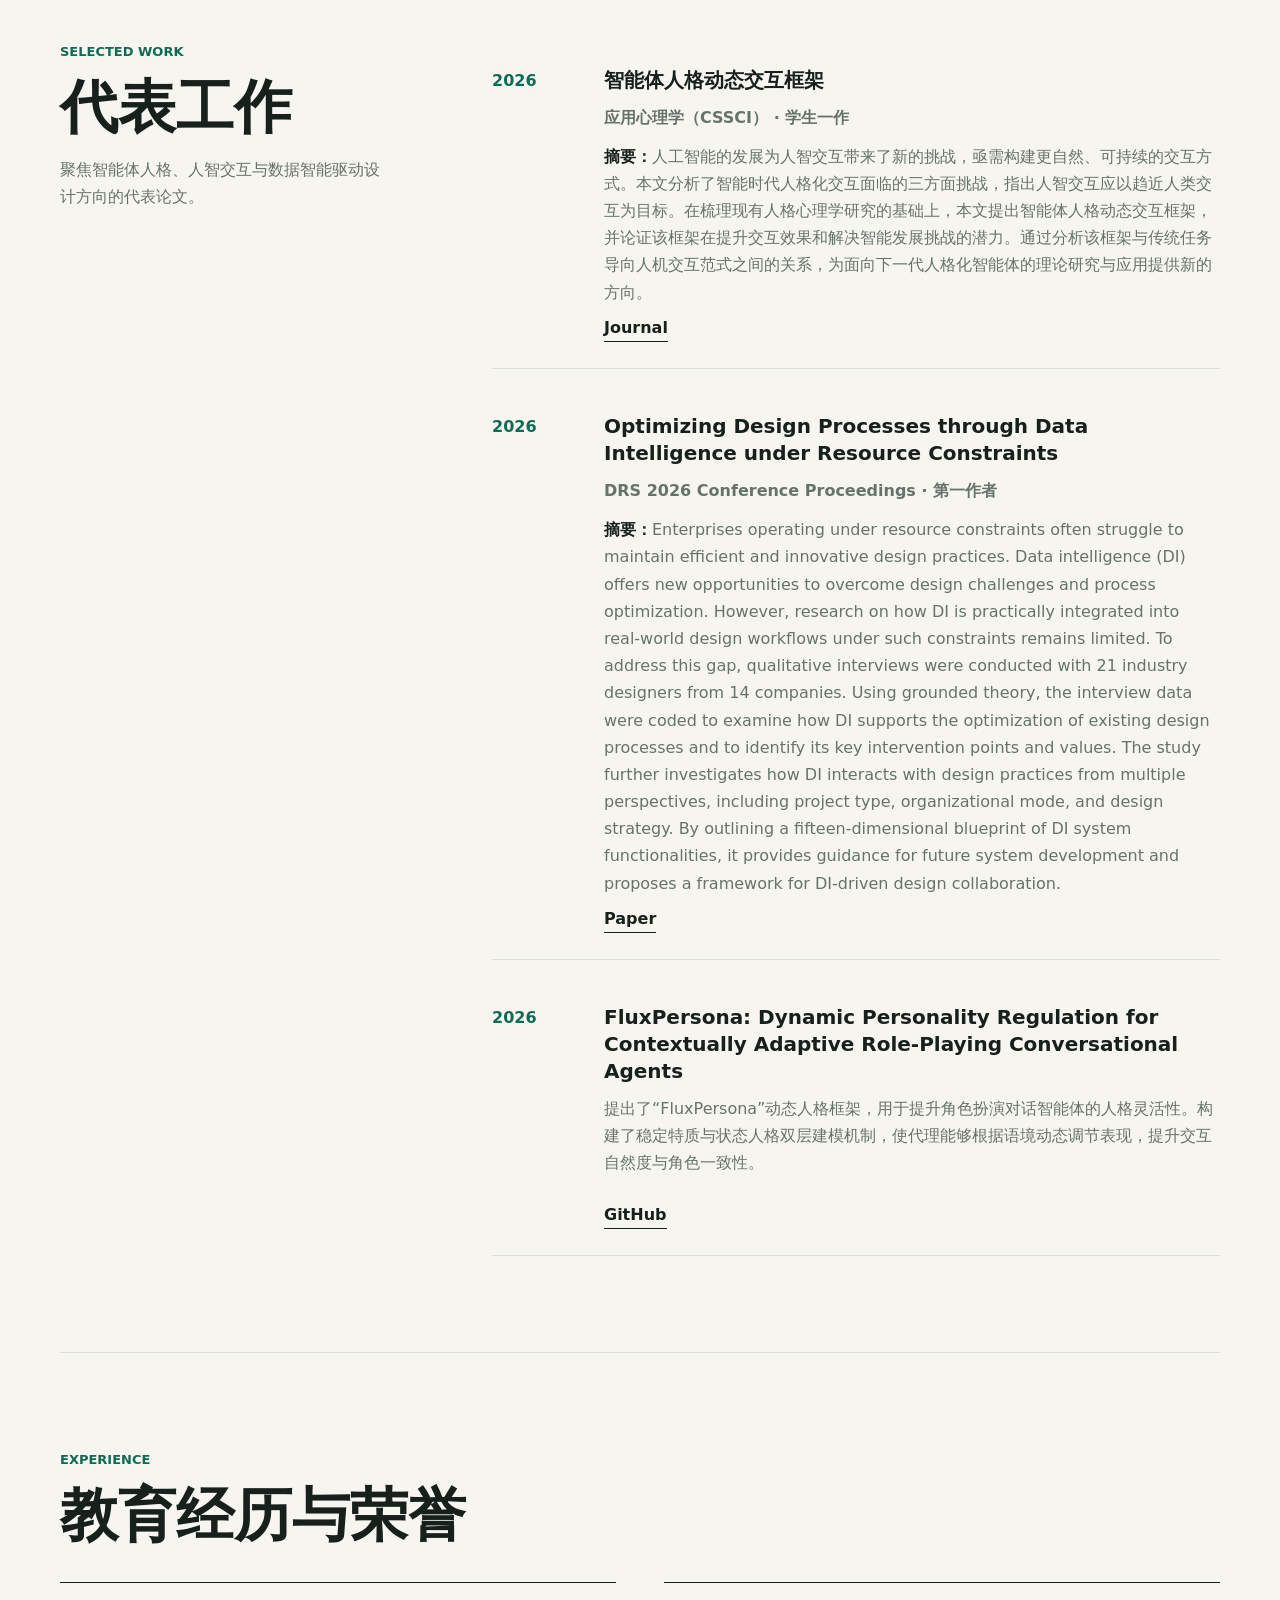
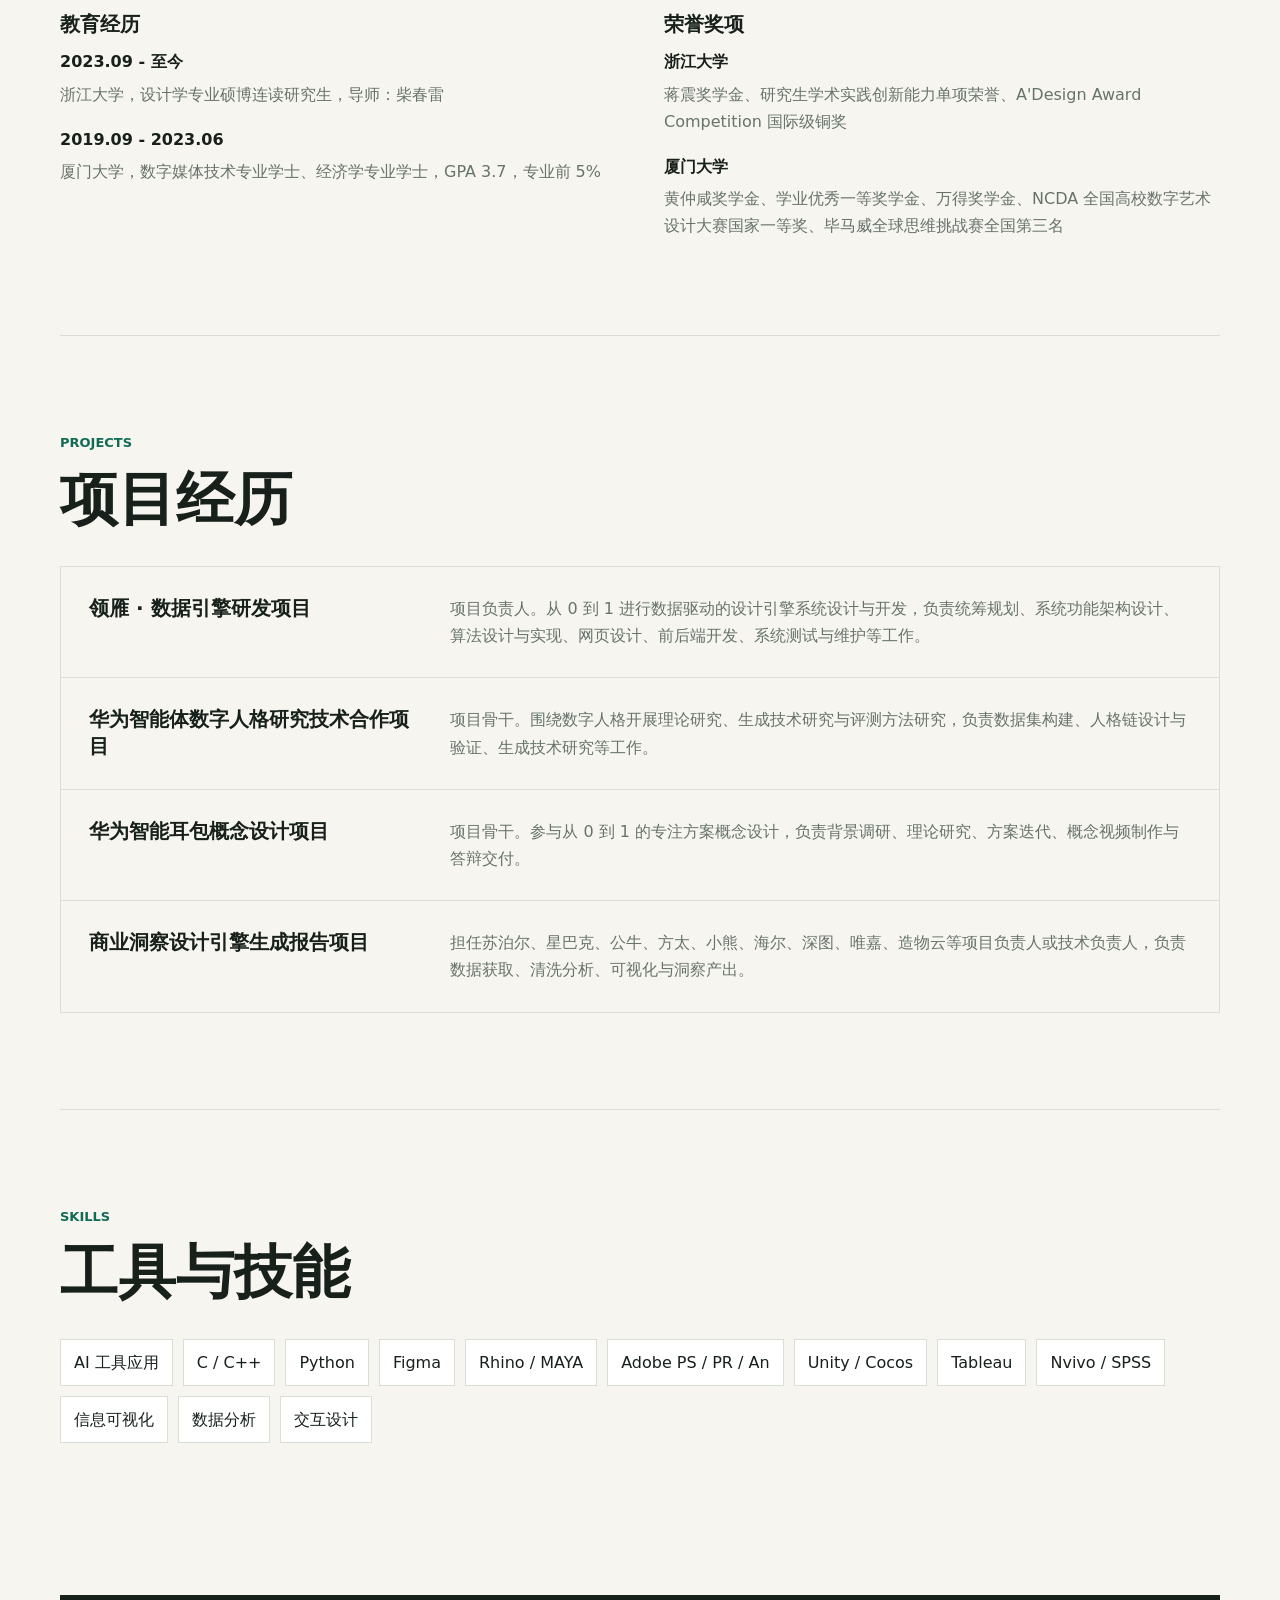
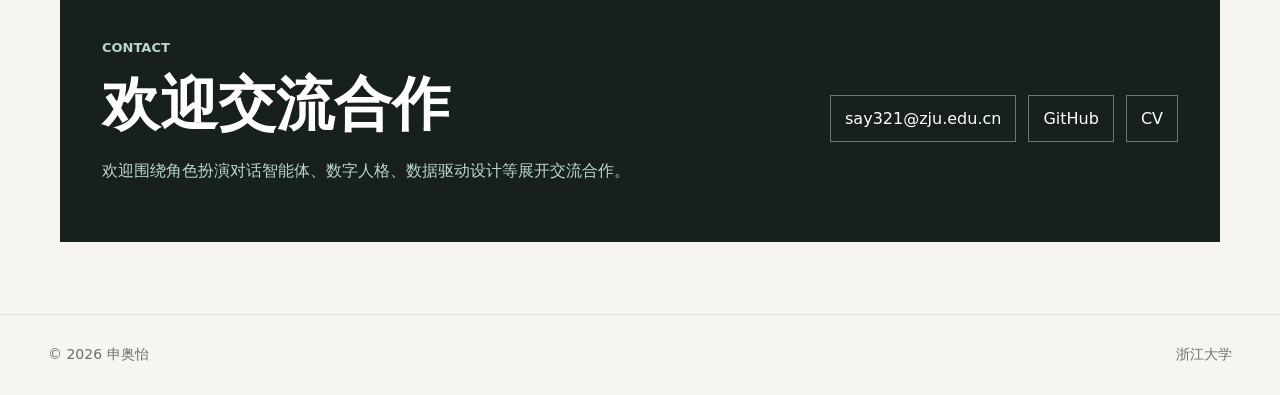
==== commit 5617eb98: "Add files via upload" ====
--- a/index.html
+++ b/index.html
@@ -1,154 +1,221 @@
-<!DOCTYPE html>
-<html lang="en">
-
-<!-- Head tag -->
-<head>
-
-    <meta charset="utf-8">
-    <meta http-equiv="X-UA-Compatible" content="IE=edge">
-    <meta name="viewport" content="width=device-width, initial-scale=1.0, minimum-scale=1.0" />
-
-    <!--Description-->
-    
-
-    <!--Author-->
-    
-        <meta name="author" content="John Doe">
-    
-
-    <!--Open Graph Title-->
-    
-
-    <!--Open Graph Site Name-->
-    <meta property="og:site_name" content="Hexo"/>
-
-    <!--Page Cover-->
-    
-        <meta property="og:image" content=""/>
-    
-
-    <!-- Title -->
-    
-    <title>Hexo</title>
-
-    <!-- Custom CSS -->
-    
-<link rel="stylesheet" href="/css/reset.css">
-
-    
-<link rel="stylesheet" href="/css/main.css">
-
-
-    <!-- HTML5 Shim and Respond.js IE8 support of HTML5 elements and media queries -->
-    <!-- WARNING: Respond.js doesn't work if you view the page via file:// -->
-    <!--[if lt IE 9]>
-        <script src="https://oss.maxcdn.com/libs/html5shiv/3.7.0/html5shiv.js"></script>
-        <script src="https://oss.maxcdn.com/libs/respond.js/1.4.2/respond.min.js"></script>
-    <![endif]-->
-
-    <!-- Gallery -->
-    <link href="//cdn.rawgit.com/noelboss/featherlight/1.3.5/release/featherlight.min.css" type="text/css" rel="stylesheet" />
-
-    <!-- Google Analytics -->
-    
-
-
-    <!--Favicon-->
-    
-        <link rel="shortcut icon" href="/cool.ico" type="image/x-icon">
-        <link rel="icon" href="/cool.ico" type="image/x-icon">
-    
-
-<meta name="generator" content="Hexo 6.3.0"></head>
-
-<body>
-
-<!-- Menu -->
-<!-- Navigation -->
-<header>
-    <div class="logo">
-        <a href="/">Hexo</a>
-    </div><!-- end logo -->
-
-    <div id="menu_icon"></div>
-    <nav>
-        <ul>
-            
-            <li>
-                <a href="/">Home</a>
-            </li>
-            
-            <li>
-                <a href="/archives">Archives</a>
-            </li>
-            
-        </ul>
-    </nav><!-- end navigation menu -->
-
-    <div class="footer clearfix">
-        <ul class="social clearfix">
-            
-            
-                <li><a href="https://www.facebook.com/" class="fb" target="_blank" data-title="Facebook"></a></li>
-            
-            
-                <li><a href="https://www.behance.net/" class="behance" target="_blank" data-title="Behance"></a></li>
-            
-            
-                <li><a href="https://plus.google.com/+Pixelhint/posts" class="google" target="_blank" data-title="Google+"></a></li>
-            
-            
-                <li><a href="https://dribbble.com/pixelhint" class="dribble" target="_blank" data-title="Dribble"></a></li>
-            
-            
-            
-            
-        </ul><!-- end social -->
-
-        <div class="rights">
-            <p>Copyright © 2014 magnetic.</p>
-            <p>Template by <a target="_blank" rel="noopener" href="http://pixelhint.com/magnetic-free-html5-responsive-photography-website-template/">Pixelhint.com</a></p>
-            <p>Hexo Theme by <a target="_blank" rel="noopener" href="http://www.codeblocq.com/">Jonathan K.</a></p>
-        </div><!-- end rights -->
-    </div ><!-- end footer -->
-</header><!-- end header -->
-
-
-<!-- Main Content -->
-<section class="main clearfix">
-    
-        <div class="work">
-    <a href="/2023/10/07/hello-world/">
-        <img src="http://placehold.it/450x450" class="media" alt=""/>
-        <div class="caption">
-            <div class="work_title">
-                <h1>Hello World</h1>
+<!doctype html>
+<html lang="zh-CN">
+  <head>
+    <meta charset="UTF-8" />
+    <meta name="viewport" content="width=device-width, initial-scale=1.0" />
+    <meta
+      name="description"
+      content="申奥怡的个人主页，展示研究方向、代表论文、项目经历与联系方式。"
+    />
+    <title>申奥怡 | 浙江大学个人主页</title>
+    <link rel="stylesheet" href="styles.css" />
+  </head>
+  <body>
+    <header class="site-header" data-header>
+      <a class="brand" href="#top" aria-label="回到首页">
+        <span class="brand-mark">ZJU</span>
+        <span>申奥怡</span>
+      </a>
+      <button class="nav-toggle" type="button" data-nav-toggle aria-label="打开导航">
+        <span></span>
+        <span></span>
+      </button>
+      <nav class="site-nav" data-nav>
+        <a href="#research">研究</a>
+        <a href="#publications">论文</a>
+        <a href="#experience">经历</a>
+        <a href="#contact">联系</a>
+      </nav>
+    </header>
+
+    <main id="top">
+      <section class="hero">
+        <div class="hero-copy">
+          <p class="eyebrow">浙江大学 · 博士研究生</p>
+          <h1>申奥怡 <span>Aoyi Shen</span></h1>
+          <p class="lead">
+            浙江大学设计学专业在读博士，研究方向聚焦智能体人格、人机交互、数据驱动设计、商业创新设计等。
+          </p>
+          <p class="lead lead-en" lang="en">
+            Aoyi Shen is a PhD candidate at the College of Computer Science and Technology, Zhejiang University.
+            Her research focuses on data-driven design, human–computer interaction, and AI agents.
+          </p>
+          <div class="hero-actions" aria-label="主要链接">
+            <a class="button primary" href="#publications">查看论文</a>
+            <a class="button ghost" href="#contact">联系我</a>
+          </div>
+        </div>
+        <aside class="profile-panel" aria-label="个人摘要">
+          <img class="profile-photo" src="assets/photo.jpg" alt="申奥怡个人照片" />
+          <div class="profile-meta">
+            <p><span>学校</span>浙江大学</p>
+            <p><span>专业</span>设计学</p>
+            <p><span>导师</span>柴春雷</p>
+            <p><span>邮箱</span>say321@zju.edu.cn</p>
+          </div>
+        </aside>
+      </section>
+
+      <section class="section" id="research">
+        <div class="section-heading">
+          <p class="eyebrow">Research</p>
+          <h2>研究方向</h2>
+        </div>
+        <div class="research-grid">
+          <article class="research-item">
+            <span>01</span>
+            <h3>角色扮演对话智能体</h3>
+            <p>通过利用 LLM 的多种高级能力，包括情境学习、指令遵循和社交智能，实现了非凡的人类相似感和生动的角色扮演表现。</p>
+          </article>
+          <article class="research-item">
+            <span>02</span>
+            <h3>数字人格</h3>
+            <p>人类对智能体（如人工智能助手、虚拟角色等）在行为和交互中表现出类似人类个性的需求。探索如何赋予智能体以“人格”，以实现更自然、更具人性化的互动体验。</p>
+          </article>
+          <article class="research-item">
+            <span>03</span>
+            <h3>数据智能驱动设计</h3>
+            <p>探索数据智能在产品设计流程中的关键介入点、组织资源约束下的应用方式与转型效应。</p>
+          </article>
+        </div>
+      </section>
+
+      <section class="section split" id="publications">
+        <div class="section-heading sticky-heading">
+          <p class="eyebrow">Selected Work</p>
+          <h2>代表工作</h2>
+          <p class="section-note">聚焦智能体人格、人智交互与数据智能驱动设计方向的代表论文。</p>
+        </div>
+        <div class="timeline">
+          <article class="timeline-item">
+            <time>2026</time>
+            <div>
+              <h3>智能体人格动态交互框架</h3>
+              <p class="work-meta">应用心理学（CSSCI） · 学生一作</p>
+              <p class="abstract"><span>摘要：</span>人工智能的发展为人智交互带来了新的挑战，亟需构建更自然、可持续的交互方式。本文分析了智能时代人格化交互面临的三方面挑战，指出人智交互应以趋近人类交互为目标。在梳理现有人格心理学研究的基础上，本文提出智能体人格动态交互框架，并论证该框架在提升交互效果和解决智能发展挑战的潜力。通过分析该框架与传统任务导向人机交互范式之间的关系，为面向下一代人格化智能体的理论研究与应用提供新的方向。</p>
+              <a href="https://navi.cnki.net/knavi/journals/YXNX/detail?uniplatform=NZKPT">Journal</a>
             </div>
-        </div>
-    </a>
-</div>
-    
-    
-</section>
-
-<!-- After footer scripts -->
-
-<!-- jQuery -->
-
-<script src="/js/jquery.js"></script>
-
-
-<!-- Custom Code -->
-
-<script src="/js/main.js"></script>
-
-
-<!-- Gallery -->
-<script src="//cdn.rawgit.com/noelboss/featherlight/1.3.5/release/featherlight.min.js" type="text/javascript" charset="utf-8"></script>
-
-<!-- Disqus Comments -->
-
-
-</body>
-
-</html>+          </article>
+          <article class="timeline-item">
+            <time>2026</time>
+            <div>
+              <h3>Optimizing Design Processes through Data Intelligence under Resource Constraints</h3>
+              <p class="work-meta">DRS 2026 Conference Proceedings · 第一作者</p>
+              <p class="abstract"><span>摘要：</span>Enterprises operating under resource constraints often struggle to maintain efficient and innovative design practices. Data intelligence (DI) offers new opportunities to overcome design challenges and process optimization. However, research on how DI is practically integrated into real-world design workflows under such constraints remains limited. To address this gap, qualitative interviews were conducted with 21 industry designers from 14 companies. Using grounded theory, the interview data were coded to examine how DI supports the optimization of existing design processes and to identify its key intervention points and values. The study further investigates how DI interacts with design practices from multiple perspectives, including project type, organizational mode, and design strategy. By outlining a fifteen-dimensional blueprint of DI system functionalities, it provides guidance for future system development and proposes a framework for DI-driven design collaboration.</p>
+              <a href="https://dl.designresearchsociety.org/drs-conference-papers/drs2026/researchpapers/183/">Paper</a>
+            </div>
+          </article>
+          <article class="timeline-item">
+            <time>2026</time>
+            <div>
+              <h3>FluxPersona: Dynamic Personality Regulation for Contextually Adaptive Role-Playing Conversational Agents</h3>
+              <p>提出了“FluxPersona”动态人格框架，用于提升角色扮演对话智能体的人格灵活性。构建了稳定特质与状态人格双层建模机制，使代理能够根据语境动态调节表现，提升交互自然度与角色一致性。</p>
+              <a href="https://github.com/C-1995-O1-HALE-POPP/FluxPersona">GitHub</a>
+            </div>
+          </article>
+        </div>
+      </section>
+
+      <section class="section" id="experience">
+        <div class="section-heading">
+          <p class="eyebrow">Experience</p>
+          <h2>教育经历与荣誉</h2>
+        </div>
+        <div class="columns">
+          <div>
+            <h3>教育经历</h3>
+            <ul class="clean-list">
+              <li>
+                <span>2023.09 - 至今</span>
+                浙江大学，设计学专业硕博连读研究生，导师：柴春雷
+              </li>
+              <li>
+                <span>2019.09 - 2023.06</span>
+                厦门大学，数字媒体技术专业学士、经济学专业学士，GPA 3.7，专业前 5%
+              </li>
+            </ul>
+          </div>
+          <div>
+            <h3>荣誉奖项</h3>
+            <ul class="clean-list">
+              <li>
+                <span>浙江大学</span>
+                蒋震奖学金、研究生学术实践创新能力单项荣誉、A'Design Award Competition 国际级铜奖
+              </li>
+              <li>
+                <span>厦门大学</span>
+                黄仲咸奖学金、学业优秀一等奖学金、万得奖学金、NCDA 全国高校数字艺术设计大赛国家一等奖、毕马威全球思维挑战赛全国第三名
+              </li>
+            </ul>
+          </div>
+        </div>
+      </section>
+
+      <section class="section">
+        <div class="section-heading">
+          <p class="eyebrow">Projects</p>
+          <h2>项目经历</h2>
+        </div>
+        <div class="project-list">
+          <article>
+            <h3>领雁 · 数据引擎研发项目</h3>
+            <p>项目负责人。从 0 到 1 进行数据驱动的设计引擎系统设计与开发，负责统筹规划、系统功能架构设计、算法设计与实现、网页设计、前后端开发、系统测试与维护等工作。</p>
+          </article>
+          <article>
+            <h3>华为智能体数字人格研究技术合作项目</h3>
+            <p>项目骨干。围绕数字人格开展理论研究、生成技术研究与评测方法研究，负责数据集构建、人格链设计与验证、生成技术研究等工作。</p>
+          </article>
+          <article>
+            <h3>华为智能耳包概念设计项目</h3>
+            <p>项目骨干。参与从 0 到 1 的专注方案概念设计，负责背景调研、理论研究、方案迭代、概念视频制作与答辩交付。</p>
+          </article>
+          <article>
+            <h3>商业洞察设计引擎生成报告项目</h3>
+            <p>担任苏泊尔、星巴克、公牛、方太、小熊、海尔、深图、唯嘉、造物云等项目负责人或技术负责人，负责数据获取、清洗分析、可视化与洞察产出。</p>
+          </article>
+        </div>
+      </section>
+
+      <section class="section">
+        <div class="section-heading">
+          <p class="eyebrow">Skills</p>
+          <h2>工具与技能</h2>
+        </div>
+        <div class="skill-cloud">
+          <span>AI 工具应用</span>
+          <span>C / C++</span>
+          <span>Python</span>
+          <span>Figma</span>
+          <span>Rhino / MAYA</span>
+          <span>Adobe PS / PR / An</span>
+          <span>Unity / Cocos</span>
+          <span>Tableau</span>
+          <span>Nvivo / SPSS</span>
+          <span>信息可视化</span>
+          <span>数据分析</span>
+          <span>交互设计</span>
+        </div>
+      </section>
+
+      <section class="contact-section" id="contact">
+        <div>
+          <p class="eyebrow">Contact</p>
+          <h2>欢迎交流合作</h2>
+          <p>欢迎围绕角色扮演对话智能体、数字人格、数据驱动设计等展开交流合作。</p>
+        </div>
+        <div class="contact-links">
+          <a href="mailto:say321@zju.edu.cn">say321@zju.edu.cn</a>
+          <a href="https://github.com/yizizizi/Shen-Aoyi-DE">GitHub</a>
+          <a href="./申奥怡-个人简历.docx">CV</a>
+        </div>
+      </section>
+    </main>
+
+    <footer class="site-footer">
+      <span>© <span data-year></span> 申奥怡</span>
+      <span>浙江大学</span>
+    </footer>
+
+    <script src="script.js"></script>
+  </body>
+</html>
--- a/styles.css
+++ b/styles.css
@@ -0,0 +1,545 @@
+:root {
+  --bg: #f7f5f0;
+  --surface: #ffffff;
+  --ink: #17201b;
+  --muted: #66736b;
+  --line: #d9ded7;
+  --accent: #0f6b55;
+  --accent-ink: #ffffff;
+  --soft: #e9eee8;
+  --shadow: 0 24px 60px rgba(23, 32, 27, 0.09);
+}
+
+* {
+  box-sizing: border-box;
+}
+
+html {
+  scroll-behavior: smooth;
+}
+
+body {
+  margin: 0;
+  background: var(--bg);
+  color: var(--ink);
+  font-family: "PingFang SC", "Microsoft YaHei", "Noto Sans SC", system-ui, -apple-system, sans-serif;
+  line-height: 1.7;
+}
+
+a {
+  color: inherit;
+  text-decoration: none;
+}
+
+.site-header {
+  position: sticky;
+  top: 0;
+  z-index: 20;
+  display: flex;
+  align-items: center;
+  justify-content: space-between;
+  min-height: 72px;
+  padding: 0 48px;
+  border-bottom: 1px solid rgba(217, 222, 215, 0.82);
+  background: rgba(247, 245, 240, 0.88);
+  backdrop-filter: blur(16px);
+}
+
+.brand,
+.site-nav,
+.hero-actions,
+.contact-links {
+  display: flex;
+  align-items: center;
+}
+
+.brand {
+  gap: 12px;
+  font-weight: 700;
+}
+
+.brand-mark {
+  display: grid;
+  width: 42px;
+  height: 42px;
+  place-items: center;
+  border: 1px solid var(--ink);
+  font-size: 13px;
+  letter-spacing: 0;
+}
+
+.site-nav {
+  gap: 28px;
+  color: var(--muted);
+  font-size: 15px;
+}
+
+.site-nav a {
+  transition: color 180ms ease;
+}
+
+.site-nav a:hover,
+.site-nav a.is-active {
+  color: var(--ink);
+}
+
+.nav-toggle {
+  display: none;
+  width: 44px;
+  height: 44px;
+  border: 1px solid var(--line);
+  background: var(--surface);
+}
+
+.nav-toggle span {
+  display: block;
+  width: 18px;
+  height: 2px;
+  margin: 5px auto;
+  background: var(--ink);
+}
+
+main {
+  width: min(1160px, calc(100% - 48px));
+  margin: 0 auto;
+}
+
+.hero {
+  display: grid;
+  grid-template-columns: minmax(0, 1fr) 360px;
+  gap: 72px;
+  align-items: end;
+  min-height: calc(100vh - 72px);
+  padding: 96px 0 72px;
+}
+
+.eyebrow {
+  margin: 0 0 14px;
+  color: var(--accent);
+  font-size: 13px;
+  font-weight: 700;
+  letter-spacing: 0;
+  text-transform: uppercase;
+}
+
+h1,
+h2,
+h3,
+p {
+  margin-top: 0;
+}
+
+h1,
+h2 {
+  font-family: "Songti SC", "SimSun", "Noto Serif SC", serif;
+  line-height: 1.06;
+}
+
+h1 {
+  max-width: 760px;
+  margin-bottom: 22px;
+  font-size: clamp(42px, 6.5vw, 78px);
+}
+
+h1 span {
+  display: block;
+  margin-top: 8px;
+  color: var(--accent);
+  font-family: "PingFang SC", "Microsoft YaHei", "Noto Sans SC", system-ui, -apple-system, sans-serif;
+  font-size: clamp(22px, 3vw, 34px);
+  font-weight: 700;
+  line-height: 1.25;
+}
+
+h2 {
+  margin-bottom: 0;
+  font-size: clamp(34px, 5vw, 58px);
+}
+
+h3 {
+  margin-bottom: 10px;
+  font-size: 20px;
+  line-height: 1.35;
+}
+
+.lead {
+  max-width: 680px;
+  margin-bottom: 14px;
+  color: var(--muted);
+  font-size: 20px;
+}
+
+.lead-en {
+  max-width: 720px;
+  margin-bottom: 34px;
+  color: #3f5149;
+  font-size: 17px;
+  line-height: 1.65;
+}
+
+.hero-actions {
+  flex-wrap: wrap;
+  gap: 14px;
+}
+
+.button {
+  display: inline-flex;
+  align-items: center;
+  justify-content: center;
+  min-height: 46px;
+  padding: 0 20px;
+  border: 1px solid var(--ink);
+  font-weight: 700;
+}
+
+.button.primary {
+  background: var(--ink);
+  color: var(--accent-ink);
+}
+
+.button.ghost {
+  background: transparent;
+}
+
+.profile-panel {
+  padding: 18px;
+  border: 1px solid var(--line);
+  background: var(--surface);
+  box-shadow: var(--shadow);
+}
+
+.profile-photo {
+  display: block;
+  width: 100%;
+  aspect-ratio: 1;
+  object-fit: cover;
+  background: var(--soft);
+}
+
+.profile-meta {
+  display: grid;
+  gap: 0;
+  margin-top: 18px;
+  border-top: 1px solid var(--line);
+}
+
+.profile-meta p {
+  display: flex;
+  justify-content: space-between;
+  gap: 18px;
+  margin: 0;
+  padding: 12px 0;
+  border-bottom: 1px solid var(--line);
+  color: var(--ink);
+}
+
+.profile-meta span {
+  color: var(--muted);
+}
+
+.section {
+  padding: 96px 0;
+  border-top: 1px solid var(--line);
+}
+
+.section-heading {
+  margin-bottom: 36px;
+}
+
+.section-note {
+  max-width: 320px;
+  margin-top: 18px;
+  color: var(--muted);
+}
+
+.research-grid {
+  display: grid;
+  grid-template-columns: repeat(3, minmax(0, 1fr));
+  gap: 1px;
+  background: var(--line);
+  border: 1px solid var(--line);
+}
+
+.research-item {
+  min-height: 250px;
+  padding: 28px;
+  background: var(--bg);
+}
+
+.research-item span {
+  display: inline-block;
+  margin-bottom: 70px;
+  color: var(--accent);
+  font-weight: 700;
+}
+
+.research-item p,
+.timeline-item p,
+.contact-section p,
+.clean-list {
+  color: var(--muted);
+}
+
+.split {
+  display: grid;
+  grid-template-columns: 360px minmax(0, 1fr);
+  gap: 72px;
+  align-items: start;
+}
+
+.sticky-heading {
+  position: sticky;
+  top: 104px;
+}
+
+.timeline {
+  display: grid;
+  gap: 18px;
+}
+
+.timeline-item {
+  display: grid;
+  grid-template-columns: 88px minmax(0, 1fr);
+  gap: 24px;
+  padding: 26px 0;
+  border-bottom: 1px solid var(--line);
+}
+
+.timeline-item time {
+  color: var(--accent);
+  font-weight: 700;
+}
+
+.timeline-item a {
+  display: inline-flex;
+  margin-top: 8px;
+  border-bottom: 1px solid currentColor;
+  color: var(--ink);
+  font-weight: 700;
+}
+
+.work-meta {
+  margin-bottom: 12px;
+  color: var(--ink);
+  font-weight: 700;
+}
+
+.abstract {
+  margin-bottom: 0;
+}
+
+.abstract span {
+  color: var(--ink);
+  font-weight: 700;
+}
+
+.columns {
+  display: grid;
+  grid-template-columns: repeat(2, minmax(0, 1fr));
+  gap: 48px;
+}
+
+.columns > div {
+  padding-top: 28px;
+  border-top: 1px solid var(--ink);
+}
+
+.clean-list {
+  display: grid;
+  gap: 18px;
+  margin: 0;
+  padding: 0;
+  list-style: none;
+}
+
+.clean-list li {
+  display: grid;
+  gap: 5px;
+}
+
+.clean-list span {
+  color: var(--ink);
+  font-weight: 700;
+}
+
+.project-list {
+  display: grid;
+  gap: 1px;
+  border: 1px solid var(--line);
+  background: var(--line);
+}
+
+.project-list article {
+  display: grid;
+  grid-template-columns: minmax(220px, 0.45fr) minmax(0, 1fr);
+  gap: 28px;
+  padding: 28px;
+  background: var(--bg);
+}
+
+.project-list h3,
+.project-list p {
+  margin-bottom: 0;
+}
+
+.project-list p {
+  color: var(--muted);
+}
+
+.skill-cloud {
+  display: flex;
+  flex-wrap: wrap;
+  gap: 10px;
+}
+
+.skill-cloud span {
+  padding: 9px 13px;
+  border: 1px solid var(--line);
+  background: var(--surface);
+  color: var(--ink);
+  font-weight: 500;
+}
+
+.contact-section {
+  display: grid;
+  grid-template-columns: minmax(0, 1fr) minmax(280px, 420px);
+  gap: 48px;
+  align-items: center;
+  margin: 56px 0 72px;
+  padding: 42px;
+  background: var(--ink);
+  color: var(--accent-ink);
+}
+
+.contact-section .eyebrow,
+.contact-section p {
+  color: #b9d7cc;
+}
+
+.contact-section h2 + p {
+  margin-top: 22px;
+}
+
+.contact-links {
+  flex-wrap: wrap;
+  gap: 12px;
+  justify-content: flex-end;
+}
+
+.contact-links a {
+  padding: 9px 14px;
+  border: 1px solid rgba(255, 255, 255, 0.38);
+}
+
+.site-footer {
+  display: flex;
+  justify-content: space-between;
+  gap: 24px;
+  padding: 28px 48px;
+  border-top: 1px solid var(--line);
+  color: var(--muted);
+  font-size: 14px;
+}
+
+@media (max-width: 860px) {
+  .site-header {
+    padding: 0 24px;
+  }
+
+  .nav-toggle {
+    display: block;
+  }
+
+  .site-nav {
+    position: absolute;
+    top: 72px;
+    right: 24px;
+    display: none;
+    min-width: 180px;
+    padding: 18px;
+    border: 1px solid var(--line);
+    background: var(--surface);
+    box-shadow: var(--shadow);
+  }
+
+  .site-nav.is-open {
+    display: grid;
+    gap: 14px;
+  }
+
+  main {
+    width: min(100% - 32px, 680px);
+  }
+
+  .hero,
+  .split,
+  .columns,
+  .project-list article,
+  .contact-section {
+    grid-template-columns: 1fr;
+  }
+
+  .hero {
+    gap: 40px;
+    min-height: auto;
+    padding-top: 64px;
+  }
+
+  .profile-panel {
+    max-width: 420px;
+  }
+
+  .research-grid {
+    grid-template-columns: 1fr;
+  }
+
+  .research-item {
+    min-height: auto;
+  }
+
+  .research-item span {
+    margin-bottom: 42px;
+  }
+
+  .sticky-heading {
+    position: static;
+  }
+
+  .contact-links {
+    justify-content: flex-start;
+  }
+}
+
+@media (max-width: 560px) {
+  .site-header {
+    min-height: 64px;
+    padding: 0 16px;
+  }
+
+  .site-nav {
+    top: 64px;
+    right: 16px;
+  }
+
+  h1 {
+    font-size: 46px;
+  }
+
+  .lead {
+    font-size: 18px;
+  }
+
+  .timeline-item {
+    grid-template-columns: 1fr;
+    gap: 6px;
+  }
+
+  .contact-section {
+    padding: 28px;
+  }
+
+  .site-footer {
+    flex-direction: column;
+    padding: 24px 16px;
+  }
+}
